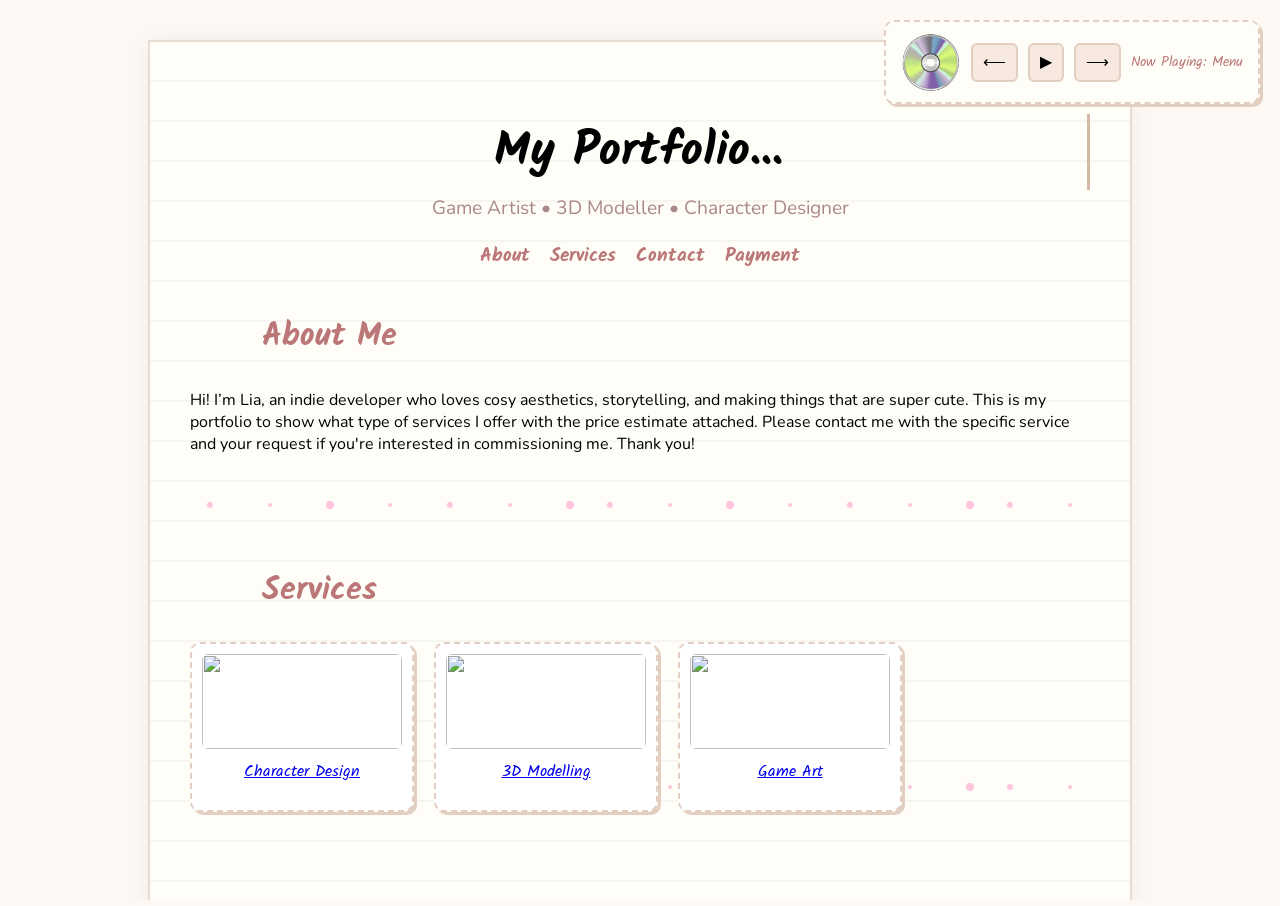
==== index.html @ ab8010b1 "fade in" ====
<!DOCTYPE html>
<html lang="en">
<head>
    <meta charset="UTF-8">
    <title>Lia's Portfolio</title>
    <link rel="stylesheet" href="style.css">
    <link rel="icon" type="image/png" href="assets/favicon.png">
    <link href="https://fonts.googleapis.com/css2?family=Kalam:wght@300;400&family=Nunito:wght@300;400;700&display=swap" rel="stylesheet">
</head>

<body>

    <!-- MUSIC PLAYER stays here forever -->
    <div class="music-player">
        <img src="assets/cd.PNG" id="cdImage" class="cd">
        <button id="prevBtn">⟵</button>
        <button id="playPauseBtn">▶</button>
        <button id="nextBtn">⟶</button>
        <span id="songName">Now Playing: None</span>
    </div>

    <!-- This iframe loads your actual portfolio content -->
    <iframe id="contentFrame" src="main.html" class="fade-in"></iframe>

    <script src="script.js"></script>
</body>
</html>
---- style.css ----
/* ————————————————————————————————
   BASE STYLES
——————————————————————————————— */

body {
    background: #fdf8f4;
    font-family: 'Nunito', sans-serif;
    margin: 0;
    padding: 0;
}

.page {
    width: 80%;
    max-width: 900px;
    margin: 40px auto;
    padding: 40px;
    background: #fffdf8;
    border: 2px solid #e8dcd0;
    box-shadow: 0 0 20px rgba(0,0,0,0.05);
    background-image: linear-gradient(to bottom, transparent 95%, rgba(0,0,0,0.03) 96%);
    background-size: 100% 40px;
}

/* ————————————————————————————————
   HEADERS & TEXT
——————————————————————————————— */
header h1,
header .tagline {
    display: block;
    margin-left: auto;
    margin-right: auto;
}

header {
    text-align: center;
}

header h1 {
    font-family: 'Kalam', cursive;
    font-size: 3rem;
    margin-bottom: 0;
}

.tagline {
    margin-top: 5px;
    font-size: 1.2rem;
    color: #a88;
}

nav {
    margin: 20px 0;
    display: flex;
    gap: 20px;
    justify-content: center;   /* centers the links */
}

nav a {
    text-decoration: none;
    color: #b77;
    font-weight: bold;
    font-family: 'Kalam', cursive;
    font-size: 1.2rem;
}

.section {
    margin-top: 40px;
}

.section h2 {
    font-family: 'Kalam', cursive;
    font-size: 2rem;
    color: #b77;
}

/* ————————————————————————————————
   GALLERY & CARDS
——————————————————————————————— */

.gallery {
    display: flex;
    gap: 20px;
    flex-wrap: wrap;
}

.card {
    width: 200px;
    background: #fff;
    padding: 10px;
    border: 2px dashed #e3cfc2;
    border-radius: 10px;
    box-shadow: 3px 3px 0 #e3cfc2;
    transition: transform 0.2s ease;
}

.card:hover {
    transform: rotate(-2deg) scale(1.03);
}

.card img {
    width: 100%;
    border-radius: 6px;
}

.card p {
    text-align: center;
    margin-top: 10px;
    font-family: 'Kalam', cursive;
}

/* ————————————————————————————————
   SECTION FADE-IN ANIMATION
——————————————————————————————— */

.section {
    opacity: 0;
    transform: translateY(20px);
    transition: all 0.6s ease;
}

.section.visible {
    opacity: 1;
    transform: translateY(0);
}

/* ————————————————————————————————
   SPARKLES & WIGGLE EFFECT
——————————————————————————————— */

.sparkle {
    position: absolute;
    width: 6px;
    height: 6px;
    background: #ffb7d5;
    border-radius: 50%;
    pointer-events: none;
    animation: sparkleFade 0.6s ease forwards;
}

@keyframes sparkleFade {
    from { opacity: 1; transform: scale(1); }
    to { opacity: 0; transform: scale(2); }
}

.wiggle {
    animation: wiggle 0.3s ease;
}

@keyframes wiggle {
    0% { transform: rotate(0deg); }
    25% { transform: rotate(2deg); }
    50% { transform: rotate(-2deg); }
    75% { transform: rotate(1deg); }
    100% { transform: rotate(0deg); }
}

/* ————————————————————————————————
   LINKS
——————————————————————————————— */

.email-link {
    color: #b77;
    font-family: 'Kalam', cursive;
    text-decoration: underline wavy #e3cfc2;
}

.email-link:hover {
    color: #d88;
}

/* ————————————————————————————————
   MUSIC PLAYER
——————————————————————————————— */

.music-player {
    position: fixed;
    top: 20px;
    right: 20px;
    background: #fffdf8;
    border: 2px dashed #e3cfc2;
    padding: 10px 15px;
    border-radius: 10px;
    box-shadow: 3px 3px 0 #e3cfc2;
    font-family: 'Kalam', cursive;
    display: flex;
    align-items: center;
    gap: 10px;
    z-index: 999;
}

.music-player button {
    background: #f7e9df;
    border: 2px solid #e3cfc2;
    border-radius: 6px;
    padding: 5px 10px;
    cursor: pointer;
    font-family: 'Kalam', cursive;
    font-size: 1rem;
}

.music-player button:hover {
    background: #f3dcd0;
}

#songName {
    font-size: 0.9rem;
    color: #b77;
}

/* ————————————————————————————————
   IFRAME
——————————————————————————————— */

iframe {
    width: 100%;
    min-height: 100vh;
    border: none;
}

/* ————————————————————————————————
   CD SPIN
——————————————————————————————— */

.cd {
    width: 60px;
    height: 60px;
    border-radius: 50%;
    animation: spin 4s linear infinite;
    animation-play-state: paused;
}

@keyframes spin {
    from { transform: rotate(0deg); }
    to { transform: rotate(360deg); }
}

/* ————————————————————————————————
   TYPING ANIMATION (if you keep it)
——————————————————————————————— */

h1 {
    display: inline-block;
    overflow: hidden;
    white-space: nowrap;
    border-right: 3px solid #d8b6a4;
    font-family: 'Kalam', cursive;
    animation: typing 2.5s steps(20), blink 0.6s step-end infinite alternate;
}

@keyframes typing {
    from { width: 0 }
    to { width: 100% }
}

@keyframes blink {
    50% { border-color: transparent }
}

/* ————————————————————————————————
   RESPONSIVE DESIGN
——————————————————————————————— */

/* Tablets */
@media (max-width: 900px) {
    .page {
        width: 90%;
        padding: 20px;
        margin: 20px auto;
    }
}

/* Mobile */
@media (max-width: 600px) {

    .page {
        width: 95%;
        padding: 15px;
        margin: 10px auto;
    }

    nav {
        flex-wrap: wrap;
        gap: 10px;
        justify-content: center;
    }

    nav a {
        font-size: 1rem;
    }

    .card {
        width: 100%;
    }

    .music-player {
        top: 10px;
        right: 10px;
        padding: 6px 10px;
        gap: 6px;
    }

    .music-player button {
        font-size: 0.8rem;
        padding: 3px 6px;
    }

    #songName {
        font-size: 0.7rem;
        max-width: 100px;
        overflow: hidden;
        text-overflow: ellipsis;
        white-space: nowrap;
    }

    .cd {
        width: 40px;
        height: 40px;
    }

    iframe {
        height: calc(100vh - 80px);
    }
}

/* Add space at the top so the title isn't hidden behind the music player */
@media (max-width: 900px) {
    header {
        margin-top: 80px; /* pushes the title down */
    }
}

@media (max-width: 600px) {
    header {
        margin-top: 110px; /* more space for tiny screens */
    }
}

.fish-icon {
    display: inline-flex;
    justify-content: center;
    align-items: center;
    width: 50px;      /* bigger box */
    height: 50px;
    margin-right: 10px;
    vertical-align: middle;
    background-size: contain;   /* keeps proportions */
    background-position: center;
    background-repeat: no-repeat;
    animation: fishSwim 0.6s steps(2) infinite, floaty 2s ease-in-out infinite;
}


@keyframes floaty {
    0% { transform: translateY(0); }
    50% { transform: translateY(-1px); }
    100% { transform: translateY(0); }
}

.fish-pink {
    animation: fishPink 0.6s steps(2) infinite, floaty 2s ease-in-out infinite;
}

@keyframes fishPink {
    0% { background-image: url('assets/fishPink1.png'); }
    50% { background-image: url('assets/fishPink2.png'); }
    100% { background-image: url('assets/fishPink1.png'); }
}

.fish-orange {
    animation: fishOrange 0.6s steps(2) infinite, floaty 2s ease-in-out infinite;
}

@keyframes fishOrange {
    0% { background-image: url('assets/fishOrange1.png'); }
    50% { background-image: url('assets/fishOrange2.png'); }
    100% { background-image: url('assets/fishOrange1.png'); }
}

.fish-yellow {
    animation: fishYellow 0.6s steps(2) infinite, floaty 2s ease-in-out infinite;
}

@keyframes fishYellow {
    0% { background-image: url('assets/fishYellow1.png'); }
    50% { background-image: url('assets/fishYellow2.png'); }
    100% { background-image: url('assets/fishYellow1.png'); }
}

.fish-green {
    animation: fishGreen 0.6s steps(2) infinite, floaty 2s ease-in-out infinite;
}

@keyframes fishGreen {
    0% { background-image: url('assets/fishGreen1.png'); }
    50% { background-image: url('assets/fishGreen2.png'); }
    100% { background-image: url('assets/fishGreen1.png'); }
}

.sparkle-divider {
    width: 100%;
    height: 40px;
    background-image: url('data:image/svg+xml;utf8,\
<svg xmlns="http://www.w3.org/2000/svg" width="400" height="40">\
<g fill="%23ffb7d5" opacity="0.8">\
<circle cx="20" cy="20" r="3"/>\
<circle cx="80" cy="20" r="2"/>\
<circle cx="140" cy="20" r="4"/>\
<circle cx="200" cy="20" r="2"/>\
<circle cx="260" cy="20" r="3"/>\
<circle cx="320" cy="20" r="2"/>\
<circle cx="380" cy="20" r="4"/>\
</g>\
</svg>');
    background-repeat: repeat-x;
    animation: sparkleMove 4s linear infinite;
    margin: 30px 0;
}

@keyframes sparkleMove {
    from { background-position: 0 0; }
    to { background-position: 400px 0; }
}

/* Fade animation for iframe content */
.fade-out {
    opacity: 0;
    transition: opacity 0.4s ease;
}

.fade-in {
    opacity: 1;
    transition: opacity 0.4s ease;
}
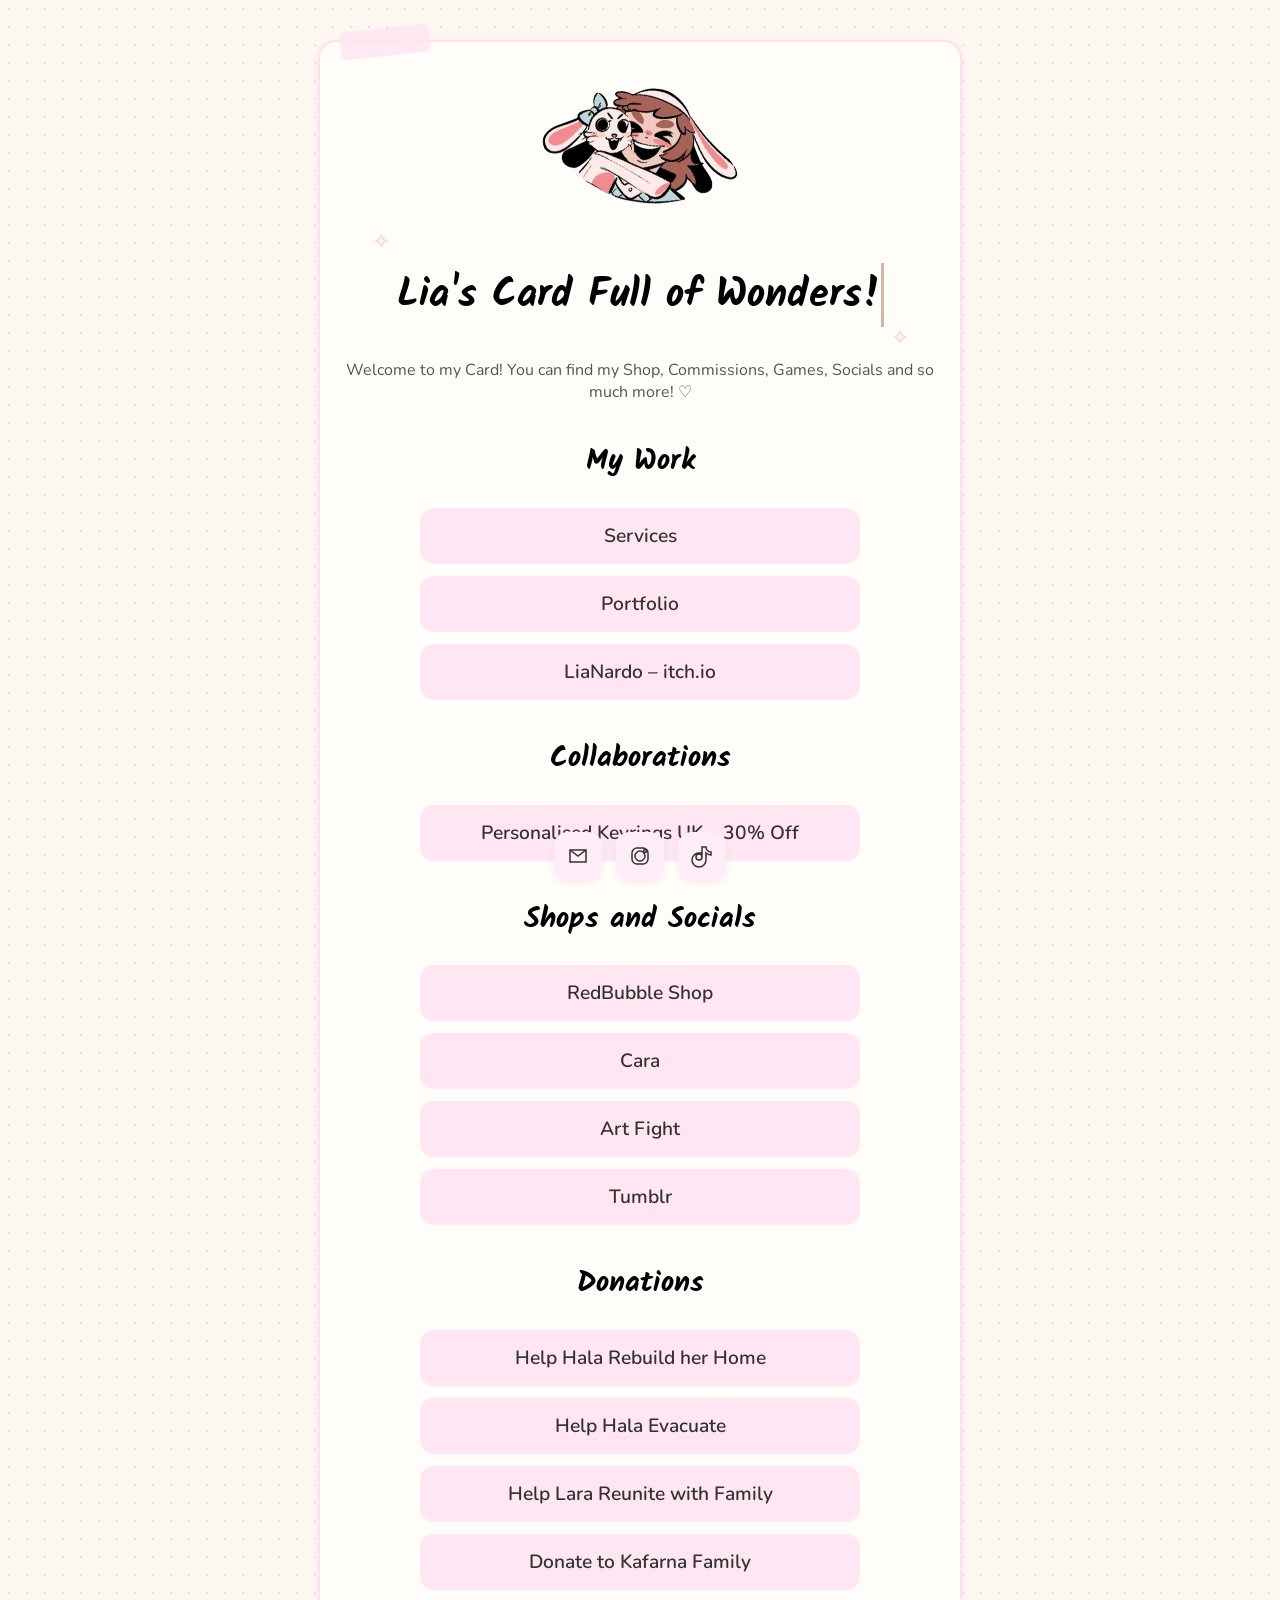
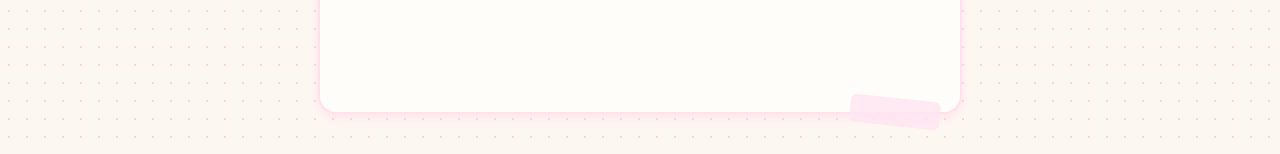
==== commit 019d92a8: "organised system -added portfolio html - finished service page -fixed index and removed linktree" ====
--- a/index.html
+++ b/index.html
@@ -2,26 +2,162 @@
 <html lang="en">
 <head>
     <meta charset="UTF-8">
-    <title>Lia's Portfolio</title>
+    <title>Lia's Links</title>
     <link rel="stylesheet" href="style.css">
     <link rel="icon" type="image/png" href="assets/favicon.png">
     <link href="https://fonts.googleapis.com/css2?family=Kalam:wght@300;400&family=Nunito:wght@300;400;700&display=swap" rel="stylesheet">
+
+    <style>
+        body {
+            font-family: 'Nunito', sans-serif;
+            padding: 40px 20px;
+            text-align: center;
+            background: #fdf7f2;
+            background-image: radial-gradient(#ffd3e6 1px, transparent 1px);
+            background-size: 18px 18px;
+
+        }
+
+        h1 {
+            font-family: 'Kalam', cursive;
+            font-size: 2.5rem;
+            margin-bottom: 10px;
+        }
+
+        p.subtitle {
+            margin-bottom: 30px;
+            color: #555;
+        }
+
+        .link-btn {
+            display: block;
+            width: 90%;
+            max-width: 400px;
+            margin: 12px auto;
+            padding: 15px 20px;
+            background: #ffe6f2;
+            border-radius: 14px;
+            text-decoration: none;
+            color: #333;
+            font-size: 1.2rem;
+            font-weight: 600;
+            border: none;
+            transition: 0.2s ease;
+        }
+
+        .link-btn:hover {
+            background: #ffb6d9;
+            color: white;
+            transform: scale(1.03);
+        }
+
+        .section-header {
+            margin-top: 35px;
+            font-family: 'Kalam', cursive;
+            font-size: 1.8rem;
+        }
+
+        .index-card {
+        background: #fffdf9;
+        width: 90%;
+        max-width: 600px;
+        margin: 0 auto;
+        padding: 30px 20px;
+        border-radius: 18px;
+        box-shadow: 0 4px 10px rgba(255, 182, 217, 0.25);
+        border: 2px solid #ffe0ec;
+        position: relative;
+
+        .index-card::before {
+        content: "";
+        position: absolute;
+        top: -18px;
+        left: 50%;
+        transform: translateX(-50%);
+        width: 120px;
+        height: 35px;
+        background: #ffe6f2;
+        border-radius: 6px;
+        opacity: 0.8;
+    }
+
+    }
+
+    </style>
 </head>
 
 <body>
+    <div class="index-card">
 
-    <!-- MUSIC PLAYER stays here forever -->
-    <div class="music-player">
-        <img src="assets/cd.PNG" id="cdImage" class="cd">
-        <button id="prevBtn">⟵</button>
-        <button id="playPauseBtn">▶</button>
-        <button id="nextBtn">⟶</button>
-        <span id="songName">Now Playing: None</span>
+    <img src="assets/CardIcon.png" class="header-image">
+
+   <div class="sparkle-wrapper">
+    <h1 class="typewriter">Lia's Card Full of Wonders!</h1>
     </div>
 
-    <!-- This iframe loads your actual portfolio content -->
-    <iframe id="contentFrame" src="main.html" class="fade-in"></iframe>
+    <p class="subtitle">Welcome to my Card!
+You can find my Shop, Commissions, Games, Socials and so much more! ♡</p>
 
-    <script src="script.js"></script>
+    <h2 class="section-header">My Work</h2>
+
+    <!-- INTERNAL LINKS -->
+    <a class="link-btn" href="services-shell.html">Services</a>
+    <a class="link-btn" href="portfolio.html">Portfolio</a>
+
+    <!-- EXTERNAL LINKS -->
+    <a class="link-btn" href="https://dalooola.itch.io" target="_blank">LiaNardo – itch.io</a>
+
+    <h2 class="section-header">Collaborations</h2>
+
+    <a class="link-btn" href="https://bit.ly/4o0ivCT" target="_blank">
+        Personalised Keyrings UK – 30% Off
+    </a>
+
+    <h2 class="section-header">Shops and Socials</h2>
+
+    <a class="link-btn" href="https://www.redbubble.com/people/Lia0Scotch/shop?utm_source=rb-native-app&utm_campaign=share-artist&utm_medium=ios" target="_blank">
+        RedBubble Shop
+    </a>
+
+    <a class="link-btn" href="https://cara.app/lia0scotch" target="_blank">Cara</a>
+    <a class="link-btn" href="https://artfight.net/~LIAnardo" target="_blank">Art Fight</a>
+    <a class="link-btn" href="https://liabutterscotch.tumblr.com/" target="_blank">Tumblr</a>
+
+    <!-- DONATIONS -->
+    <h2 class="section-header">Donations</h2>
+
+    <a class="link-btn" href="https://gofund.me/845d062b" target="_blank">Help Hala Rebuild her Home</a>
+    <a class="link-btn" href="https://gofund.me/0e0e1027" target="_blank">Help Hala Evacuate</a>
+    <a class="link-btn" href="https://gofund.me/6b11d1c1" target="_blank">Help Lara Reunite with Family</a>
+    <a class="link-btn" href="https://gofund.me/3b0ce515" target="_blank">Donate to Kafarna Family</a>
+
+   <div class="social-buttons">
+    <a href="mailto:liascotchhh@gmail.com" class="social-btn" aria-label="Email">
+        <svg viewBox="0 0 24 24" class="icon cute-icon">
+            <path d="M4 6h16v12H4z" />
+            <path d="M4 6l8 6 8-6" />
+        </svg>
+    </a>
+
+    <a href="https://instagram.com/lia0_scotch" target="_blank" class="social-btn" aria-label="Instagram">
+        <svg viewBox="0 0 24 24" class="icon cute-icon">
+            <circle cx="12" cy="12" r="5" />
+            <circle cx="17" cy="7" r="1.5" />
+            <rect x="4" y="4" width="16" height="16" rx="5" />
+        </svg>
+    </a>
+
+    <a href="https://www.tiktok.com/@lia0_scotch" target="_blank" class="social-btn" aria-label="TikTok">
+        <svg viewBox="0 0 24 24" class="icon cute-icon">
+            <path d="M12 3h4a5 5 0 005 5v3a8 8 0 01-5-2v7a7 7 0 11-7-7h3v4a3 3 0 10-3 3 3 3 0 003-3V3z"/>
+        </svg>
+    </a>
+</div>
+
+
+
+<div class="bottom-padding"></div>
+</div>
+
 </body>
-</html>+</html>
--- a/style.css
+++ b/style.css
@@ -90,6 +90,7 @@
     border-radius: 10px;
     box-shadow: 3px 3px 0 #e3cfc2;
     transition: transform 0.2s ease;
+     cursor: pointer;
 }
 
 .card:hover {
@@ -429,4 +430,205 @@
 .fade-in {
     opacity: 1;
     transition: opacity 0.4s ease;
-}+}
+
+.overlay {
+    position: fixed;
+    top: 0;
+    left: 0;
+    width: 100%;
+    height: 100%;
+    background: rgba(255, 255, 255, 0.9);
+    backdrop-filter: blur(6px);
+    display: flex;
+    justify-content: center;
+    align-items: center;
+    z-index: 9999;
+    opacity: 1;
+    transition: opacity 0.3s ease;
+}
+
+.overlay.hidden {
+    opacity: 0;
+    pointer-events: none;
+}
+
+.overlay-image {
+    max-width: 80%;
+    max-height: 80%;
+    border-radius: 12px;
+    box-shadow: 0 0 20px rgba(0,0,0,0.2);
+    transition: opacity 0.3s ease;
+}
+
+.close-btn {
+    position: absolute;
+    top: 30px;
+    left: 40px;   /* moved from right → left */
+    font-size: 40px;
+    cursor: pointer;
+    z-index: 10000;
+}
+
+.nav-btn {
+    position: absolute;
+    top: 50%;
+    font-size: 40px;
+    cursor: pointer;
+    user-select: none;
+    padding: 10px;
+}
+
+.nav-btn.left { left: 40px; }
+.nav-btn.right { right: 40px; }
+
+.gallery-btn {
+    background: #ffb6d9;
+    border: none;
+    padding: 12px 20px;
+    border-radius: 10px;
+    font-family: 'Kalam', cursive;
+    font-size: 20px;
+    cursor: pointer;
+    margin: 20px 0;
+    box-shadow: 0 0 10px rgba(0,0,0,0.1);
+}
+
+.gallery-btn:hover {
+    transform: scale(1.05);
+}
+
+iframe {
+  width: 100%;
+  height: 100vh; /* or a specific height like 900px */
+  border: none;
+  background: #fdf7f2; /* same as your site background */
+}
+
+.social-buttons {
+    position: fixed;
+    bottom: 20px;
+    left: 50%;
+    transform: translateX(-50%);
+    display: flex;
+    gap: 14px;
+    z-index: 999;
+}
+
+.social-btn {
+    background: #ffeef7;
+    border: none;
+    width: 48px;
+    height: 48px;
+    border-radius: 14px;
+    display: flex;
+    align-items: center;
+    justify-content: center;
+    transition: 0.2s ease;
+    box-shadow: 0 3px 6px rgba(255, 182, 217, 0.3);
+}
+
+.social-btn:hover {
+    background: #ffb6d9;
+    transform: scale(1.1);
+}
+
+.icon {
+    width: 24px;
+    height: 24px;
+    fill: #333;
+}
+
+.social-btn:hover .icon {
+    fill: white;
+}
+
+/* Extra cute rounded style */
+.cute-icon {
+    stroke: #333;
+    stroke-width: 1.5;
+    fill: none;
+}
+
+
+.bottom-padding {
+    height: 80px; /* enough space so buttons don’t overlap */
+}
+
+.header-image {
+    width: 200px; /* adjust size */
+    margin: 10px auto 25px;
+    display: block;
+    border-radius: 12px; /* optional cute rounded corners */
+}
+
+.index-card::before,
+.index-card::after {
+    content: "";
+    position: absolute;
+    width: 90px;
+    height: 28px;
+    background: #ffe6f2;
+    border-radius: 6px;
+    opacity: 0.85;
+    transform: rotate(-6deg);
+}
+
+.index-card::before {
+    top: -14px;
+    left: 20px;
+}
+
+.index-card::after {
+    bottom: -14px;
+    right: 20px;
+    transform: rotate(6deg);
+}
+
+.sparkle-float {
+    position: relative;
+    display: inline-block;
+}
+
+.sparkle-float::before,
+.sparkle-float::after {
+    content: "✧";
+    position: absolute;
+    font-size: 1.2rem;
+    color: #ffb6d9;
+    opacity: 0.8;
+    animation: floatSparkle 2s infinite ease-in-out;
+}
+
+.sparkle-wrapper {
+    position: relative;
+    display: inline-block;
+}
+
+.sparkle-wrapper::before,
+.sparkle-wrapper::after {
+    content: "✧";
+    position: absolute;
+    font-size: 1.4rem;
+    color: #ffb6d9;
+    opacity: 0.8;
+    animation: sparkleFloat 2s infinite ease-in-out;
+}
+
+.sparkle-wrapper::before {
+    left: -25px;
+    top: -10px;
+    animation-delay: 0.2s;
+}
+
+.sparkle-wrapper::after {
+    right: -25px;
+    bottom: -10px;
+    animation-delay: 0.8s;
+}
+
+@keyframes sparkleFloat {
+    0% { transform: translateY(0) scale(1); opacity: 0.6; }
+    50% { transform: translateY(-6px) scale(1.2); opacity: 1; }
+    100% { transform: translateY(0) scale(1); opacity: 0.6; }
+}
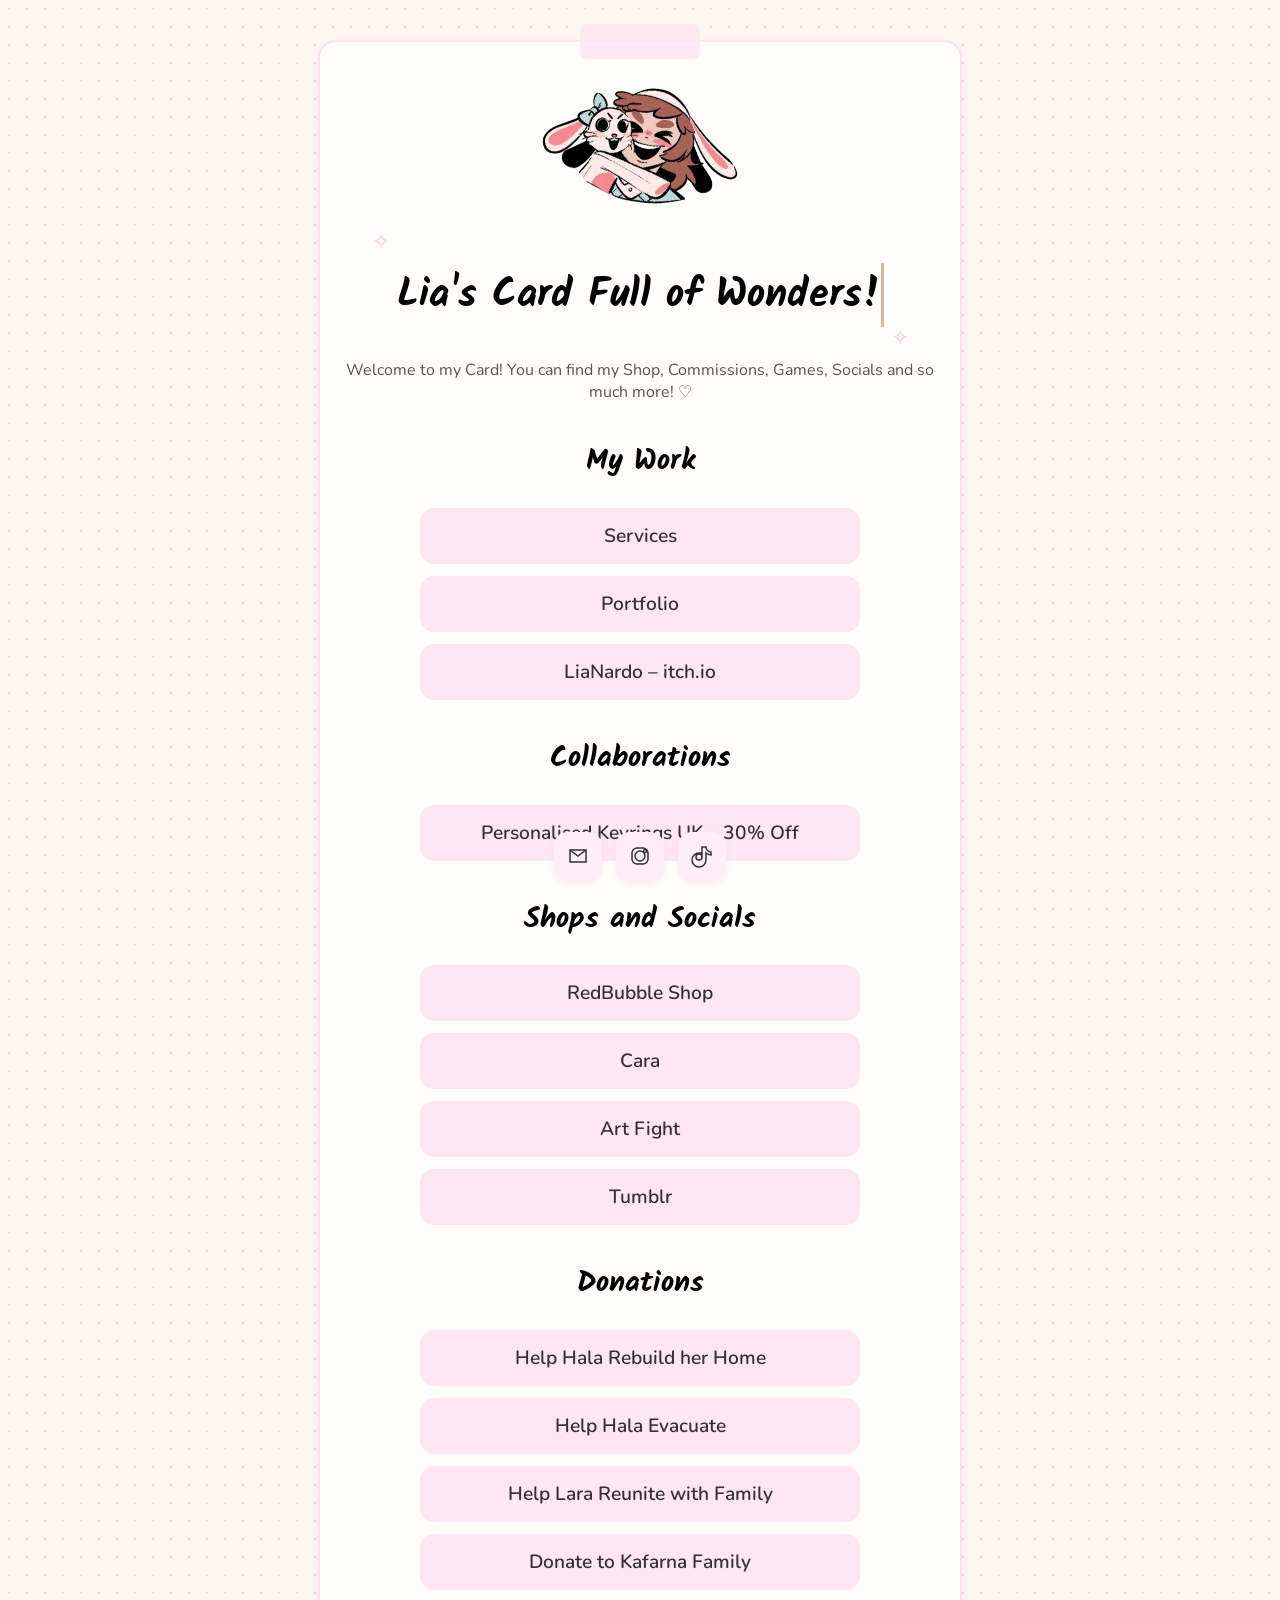
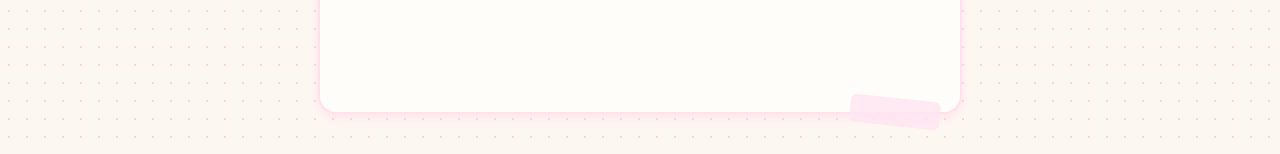
==== commit 13181b6b: "fix design and mail button" ====
--- a/index.html
+++ b/index.html
@@ -57,7 +57,7 @@
             font-size: 1.8rem;
         }
 
-        .index-card {
+      .index-card {
         background: #fffdf9;
         width: 90%;
         max-width: 600px;
@@ -67,8 +67,9 @@
         box-shadow: 0 4px 10px rgba(255, 182, 217, 0.25);
         border: 2px solid #ffe0ec;
         position: relative;
+        }
 
-        .index-card::before {
+    .index-card::before {
         content: "";
         position: absolute;
         top: -18px;
@@ -79,9 +80,7 @@
         background: #ffe6f2;
         border-radius: 6px;
         opacity: 0.8;
-    }
-
-    }
+        }
 
     </style>
 </head>
@@ -132,7 +131,7 @@
     <a class="link-btn" href="https://gofund.me/3b0ce515" target="_blank">Donate to Kafarna Family</a>
 
    <div class="social-buttons">
-    <a href="mailto:liascotchhh@gmail.com" class="social-btn" aria-label="Email">
+    <a href="mailto:liascotchhh@gmail.com" class="social-btn">
         <svg viewBox="0 0 24 24" class="icon cute-icon">
             <path d="M4 6h16v12H4z" />
             <path d="M4 6l8 6 8-6" />
--- a/style.css
+++ b/style.css
@@ -632,3 +632,14 @@
     50% { transform: translateY(-6px) scale(1.2); opacity: 1; }
     100% { transform: translateY(0) scale(1); opacity: 0.6; }
 }
+
+.social-btn {
+    position: relative;
+    z-index: 2;
+}
+
+.social-btn svg {
+    width: 24px;
+    height: 24px;
+    z-index: 1;
+}
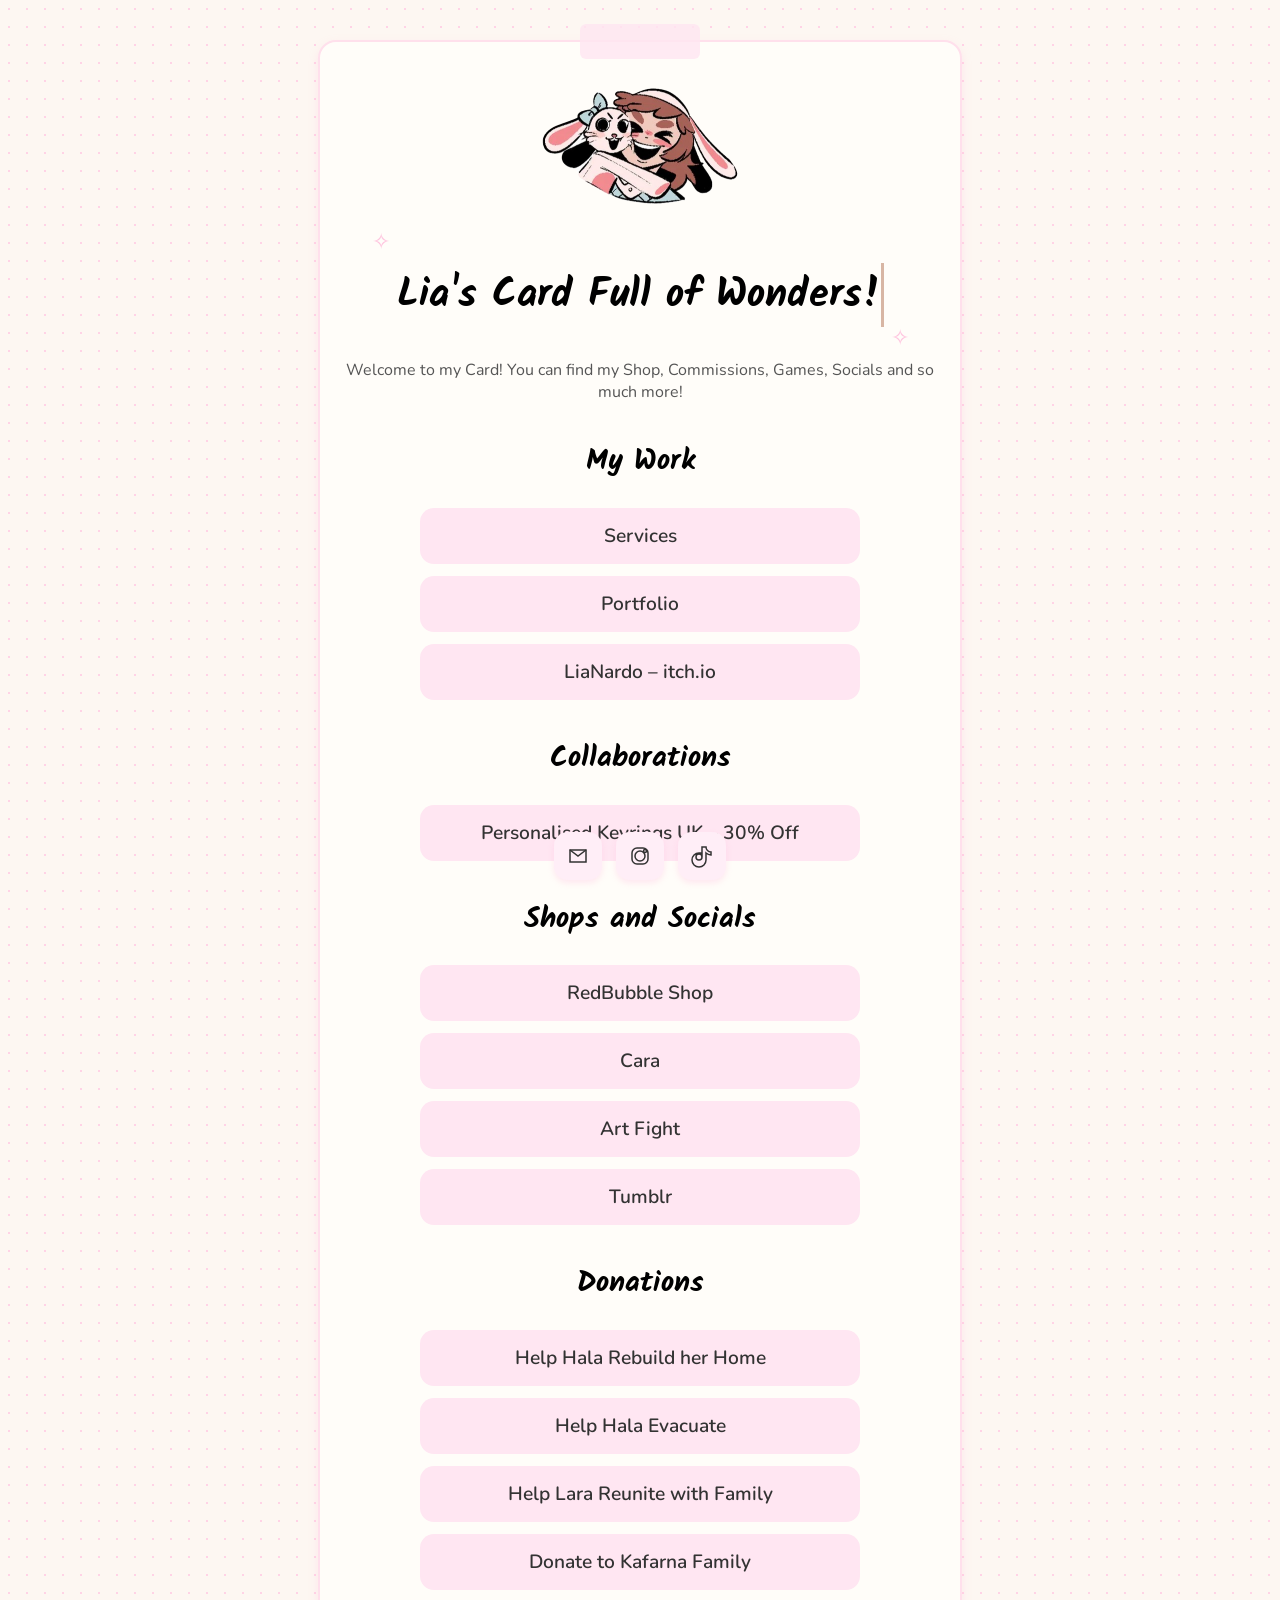
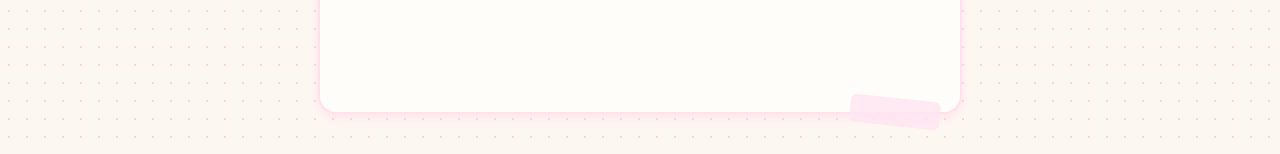
==== commit b2a6fb6f: "last fix before portfolio focus" ====
--- a/index.html
+++ b/index.html
@@ -93,9 +93,8 @@
    <div class="sparkle-wrapper">
     <h1 class="typewriter">Lia's Card Full of Wonders!</h1>
     </div>
-
     <p class="subtitle">Welcome to my Card!
-You can find my Shop, Commissions, Games, Socials and so much more! ♡</p>
+You can find my Shop, Commissions, Games, Socials and so much more!</p>
 
     <h2 class="section-header">My Work</h2>
 
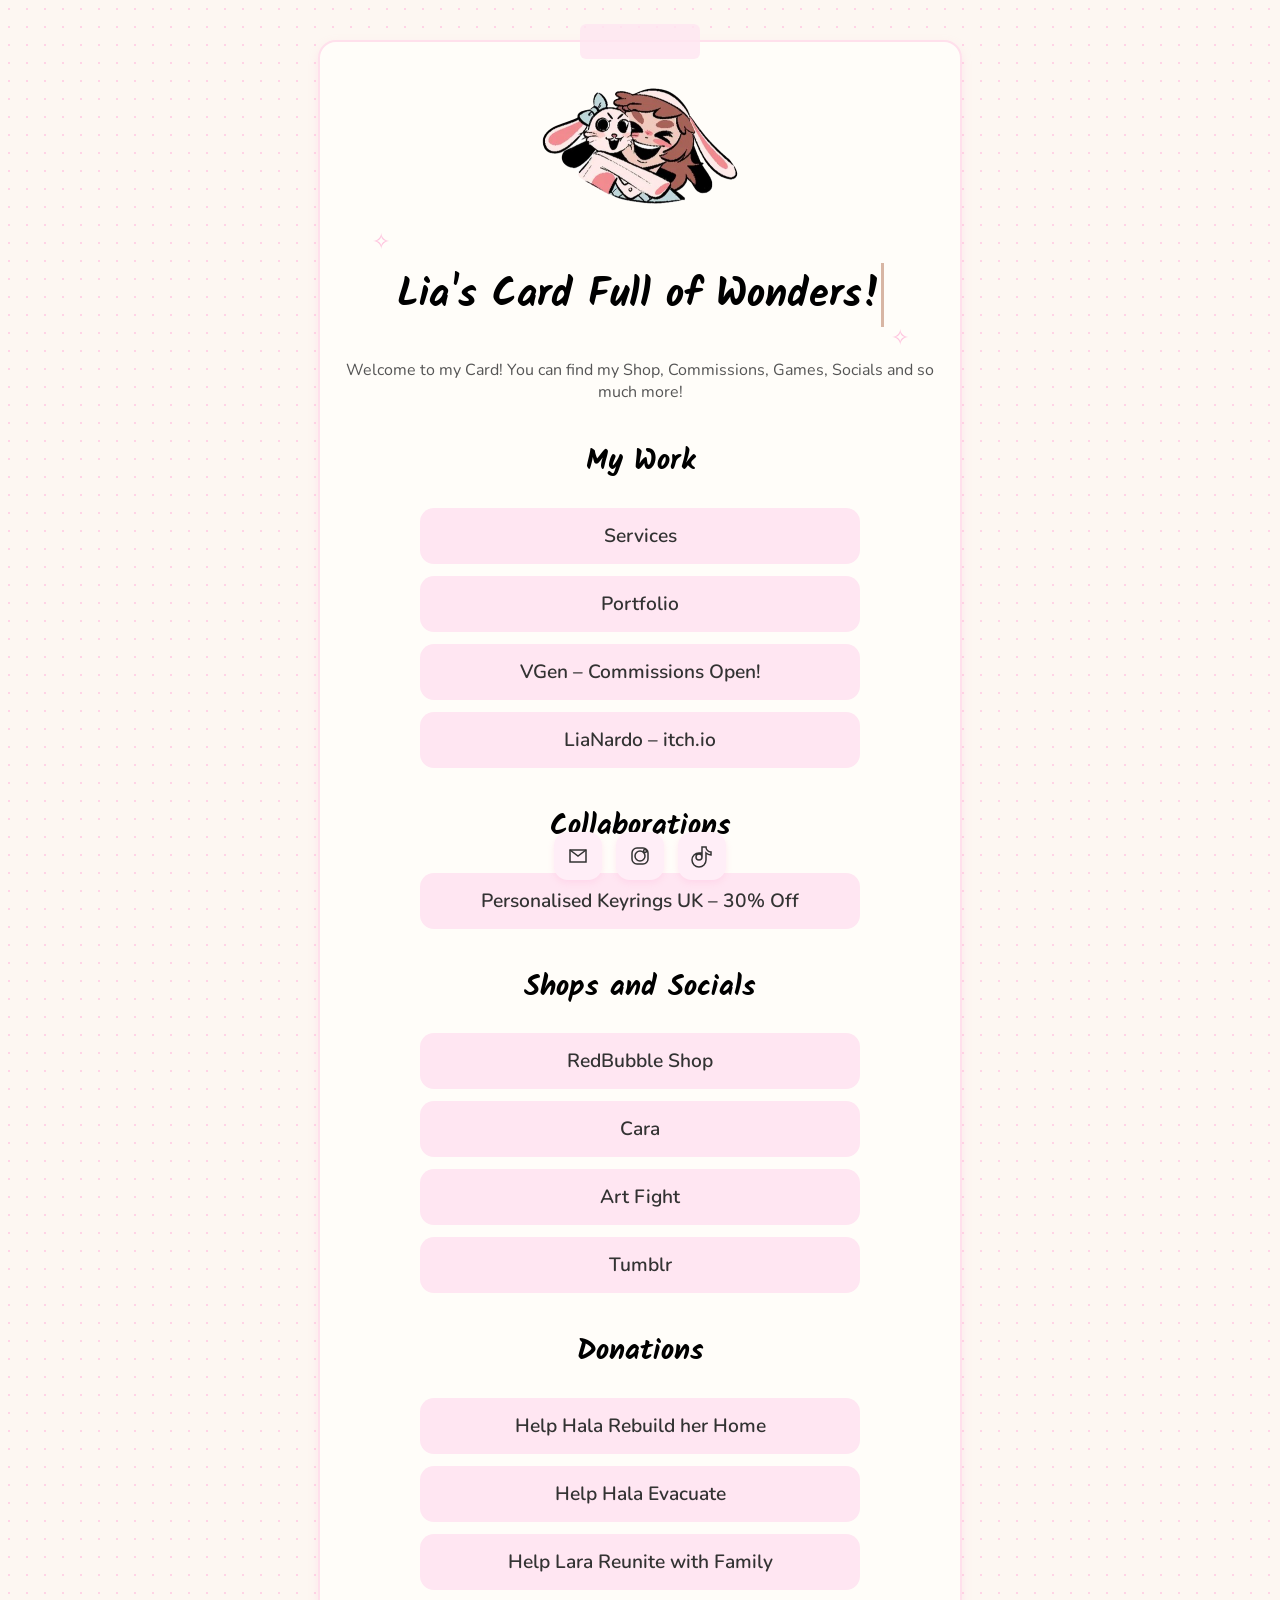
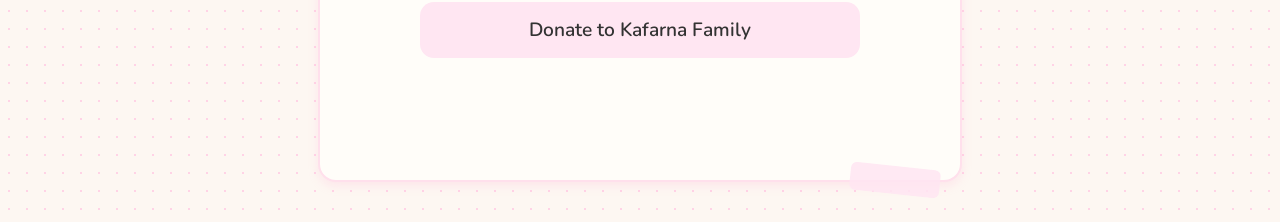
==== commit 7d601c74: "commissions link" ====
--- a/index.html
+++ b/index.html
@@ -100,7 +100,9 @@
 
     <!-- INTERNAL LINKS -->
     <a class="link-btn" href="services-shell.html">Services</a>
-    <a class="link-btn" href="portfolio.html">Portfolio</a>
+    <a class="link-btn" href="Portfolio.html">Portfolio</a>
+    <a class="link-btn" href="https://vgen.co/LiaNardo" target="_blank">VGen – Commissions Open!</a>
+
 
     <!-- EXTERNAL LINKS -->
     <a class="link-btn" href="https://dalooola.itch.io" target="_blank">LiaNardo – itch.io</a>
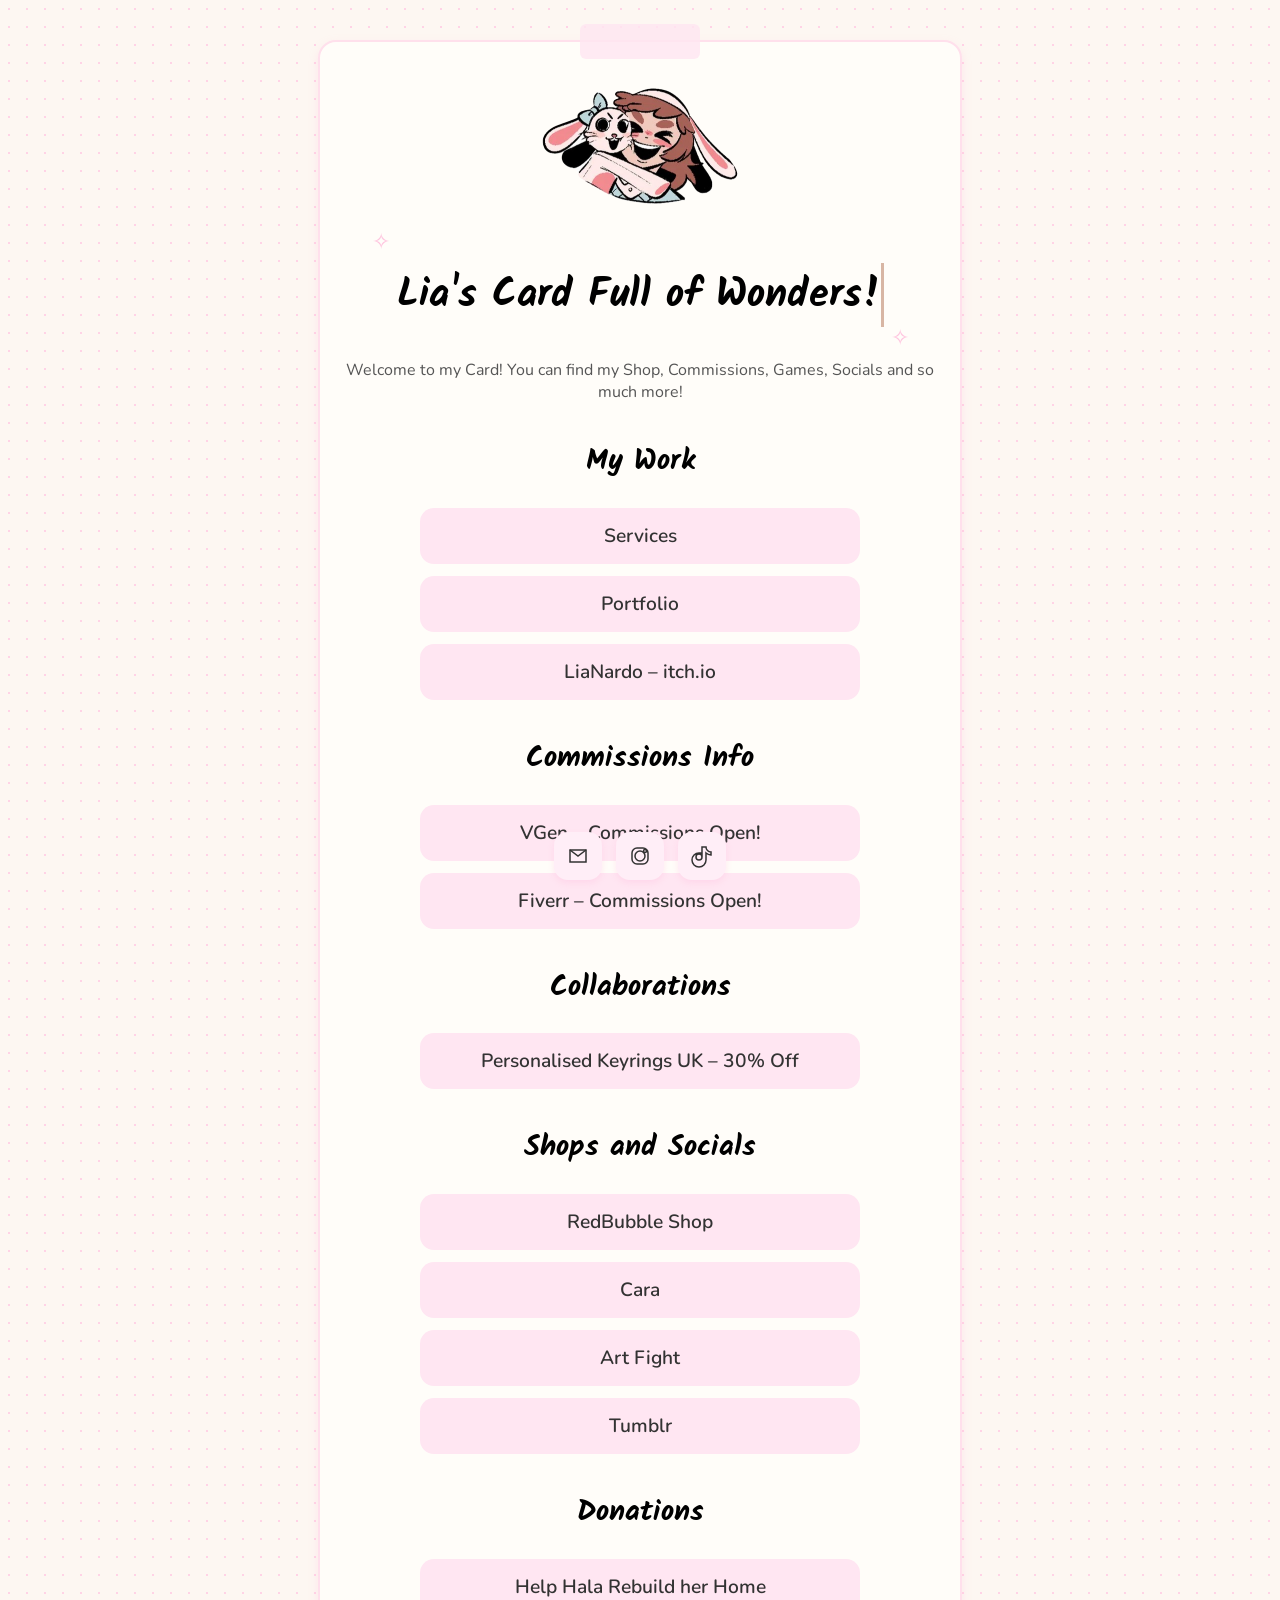
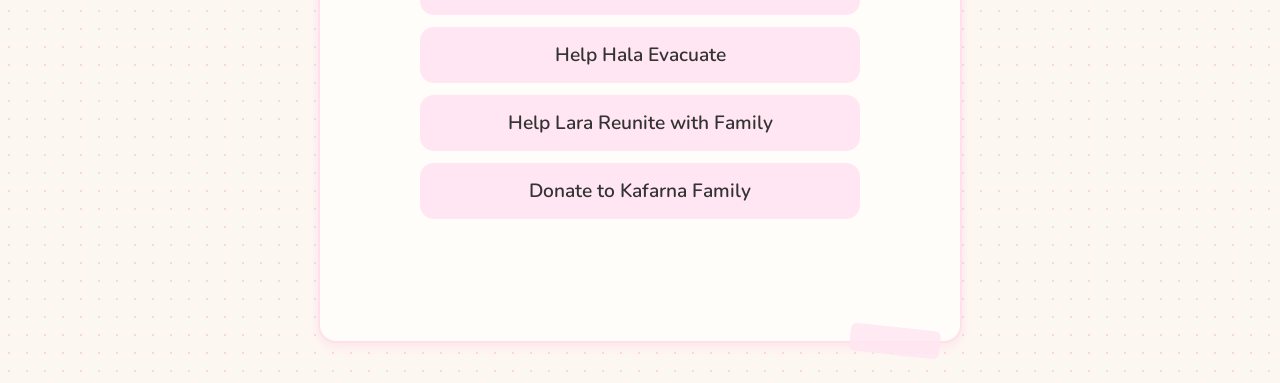
==== commit 7c787cc3: "fiverr addition" ====
--- a/index.html
+++ b/index.html
@@ -101,11 +101,14 @@
     <!-- INTERNAL LINKS -->
     <a class="link-btn" href="services-shell.html">Services</a>
     <a class="link-btn" href="Portfolio.html">Portfolio</a>
-    <a class="link-btn" href="https://vgen.co/LiaNardo" target="_blank">VGen – Commissions Open!</a>
-
 
     <!-- EXTERNAL LINKS -->
     <a class="link-btn" href="https://dalooola.itch.io" target="_blank">LiaNardo – itch.io</a>
+
+    <h2 class="section-header">Commissions Info</h2>
+    <!-- EXTERNAL LINKS -->
+    <a class="link-btn" href="https://vgen.co/LiaNardo" target="_blank">VGen – Commissions Open!</a>
+    <a class="link-btn" href="https://www.fiverr.com/pe/8zb0w1r" target="_blank">Fiverr – Commissions Open!</a>
 
     <h2 class="section-header">Collaborations</h2>
 
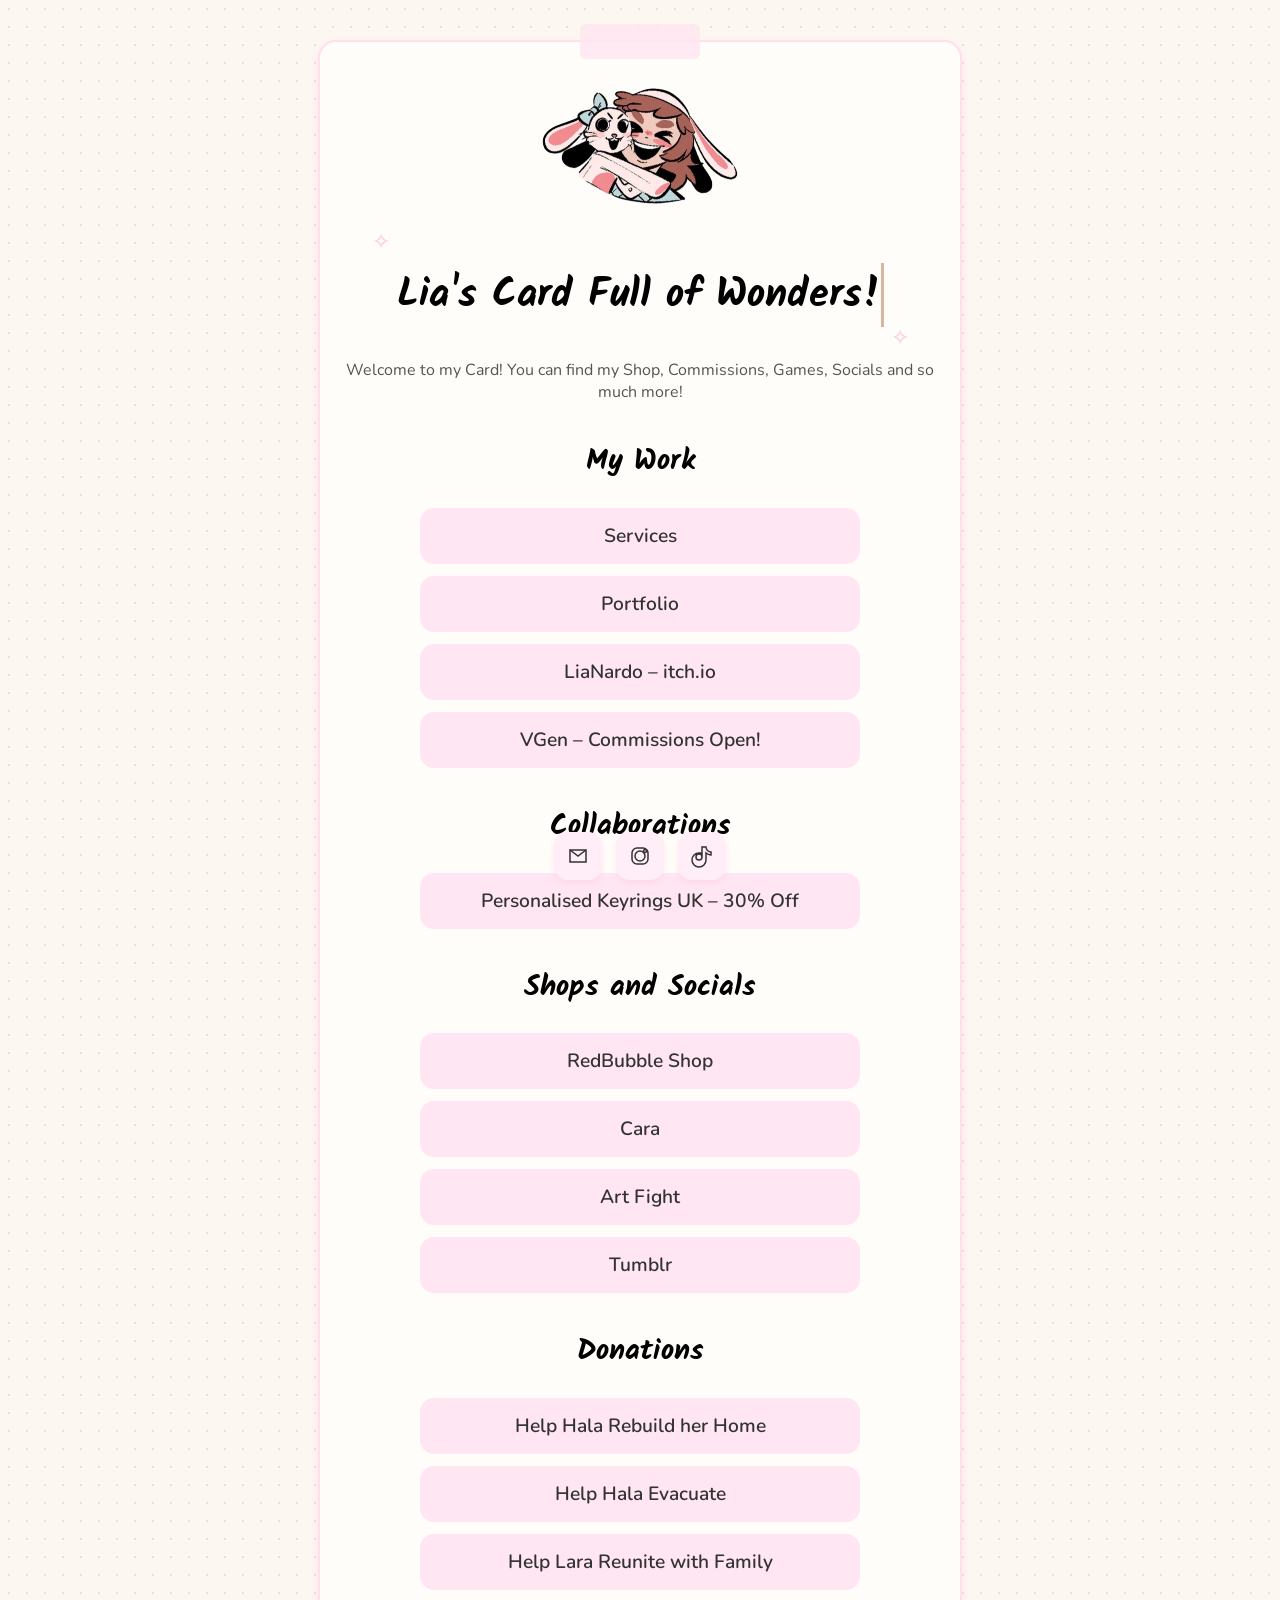
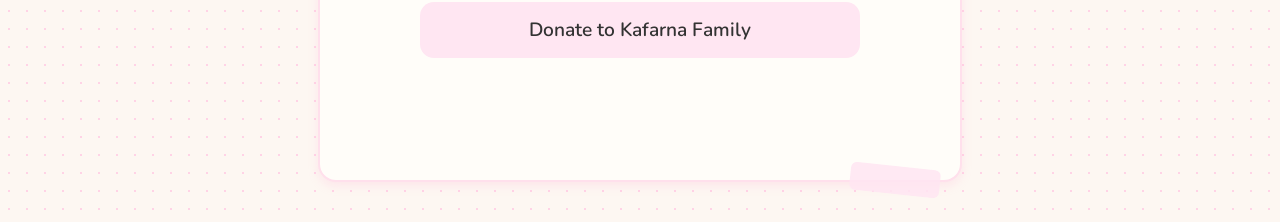
==== commit 41032d84: "removed fiverr" ====
--- a/index.html
+++ b/index.html
@@ -104,11 +104,8 @@
 
     <!-- EXTERNAL LINKS -->
     <a class="link-btn" href="https://dalooola.itch.io" target="_blank">LiaNardo – itch.io</a>
-
-    <h2 class="section-header">Commissions Info</h2>
     <!-- EXTERNAL LINKS -->
     <a class="link-btn" href="https://vgen.co/LiaNardo" target="_blank">VGen – Commissions Open!</a>
-    <a class="link-btn" href="https://www.fiverr.com/pe/8zb0w1r" target="_blank">Fiverr – Commissions Open!</a>
 
     <h2 class="section-header">Collaborations</h2>
 
